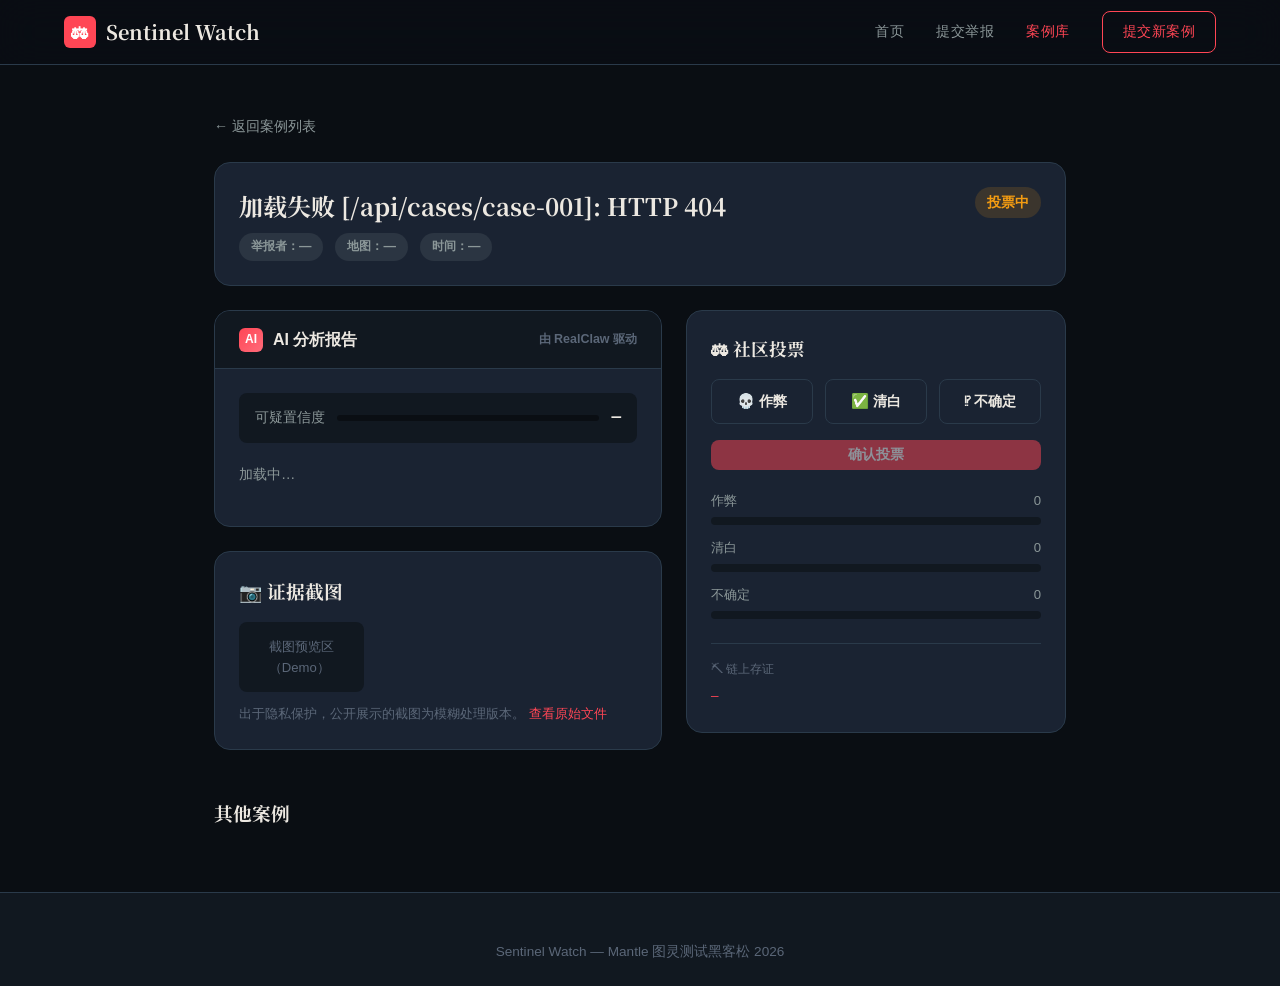
==== case.html @ 275cfdc2 "Sentinel Watch MVP — AI链上反作弊透明层" ====
<!DOCTYPE html>
<html lang="zh-CN">
<head>
  <meta charset="UTF-8">
  <meta name="viewport" content="width=device-width, initial-scale=1.0">
  <title>案例详情 — Sentinel Watch | AI × 链上反作弊</title>
  <meta name="description" content="查看 AI 分析报告、社区投票结果、链上存证记录。参与投票，让每一次裁决都透明。">
  <meta property="og:title" content="案例详情 — Sentinel Watch">
  <meta property="og:description" content="AI 分析报告 + 社区投票 + 链上存证。反作弊透明化。">
  <meta property="og:type" content="website">
  <link rel="preconnect" href="https://fonts.googleapis.com">
  <link rel="preconnect" href="https://fonts.gstatic.com" crossorigin>
  <link href="https://fonts.googleapis.com/css2?family=Noto+Serif+SC:wght@400;700;900&display=swap" rel="stylesheet">
  <link rel="stylesheet" href="/css/style.css">
</head>
<body>

<!-- ═══════════════════════════════════════════════════
     导航栏
     ═══════════════════════════════════════════════════ -->

<nav class="nav" role="navigation" aria-label="主导航">
  <div class="nav-inner">
    <a href="/" class="nav-logo" aria-label="Sentinel Watch 首页">
      <span class="logo-icon" aria-hidden="true">&#9878;</span>
      Sentinel Watch
    </a>
    <button class="nav-toggle" aria-label="切换菜单" aria-expanded="false">
      <span></span><span></span><span></span>
    </button>
    <div class="nav-links" role="menubar">
      <a href="/" role="menuitem">首页</a>
      <a href="/report" role="menuitem">提交举报</a>
      <a href="/case?id=case-001" class="active" role="menuitem">案例库</a>
      <a href="/report" class="btn-outline" role="menuitem">提交新案例</a>
    </div>
  </div>
</nav>

<!-- ═══════════════════════════════════════════════════
     案例详情
     ═══════════════════════════════════════════════════ -->

<section class="section-sm">
  <div class="container" style="max-width:900px;">

    <!-- 返回链接 -->
    <a href="/" style="display:inline-flex;align-items:center;gap:6px;font-size:0.88rem;margin-bottom:24px;color:var(--color-text-secondary);">
      ← 返回案例列表
    </a>

    <!-- 案例头部 -->
    <div class="card" style="margin-bottom:24px;" id="caseHeader">
      <div style="display:flex;align-items:flex-start;justify-content:space-between;flex-wrap:wrap;gap:16px;">
        <div>
          <h1 id="caseTitleDisplay" style="font-family:var(--font-heading);font-size:1.5rem;">加载中…</h1>
          <div style="display:flex;gap:12px;margin-top:8px;flex-wrap:wrap;">
            <span class="badge badge-gray" id="caseReporter">举报者：—</span>
            <span class="badge badge-gray" id="caseMap">地图：—</span>
            <span class="badge badge-gray" id="caseTime">时间：—</span>
          </div>
        </div>
        <div>
          <span class="badge badge-yellow" id="caseStatus" style="font-size:0.9rem;">投票中</span>
        </div>
      </div>
    </div>

    <!-- 两栏布局 -->
    <div style="display:grid;grid-template-columns:1fr 380px;gap:24px;" id="caseContent">

      <!-- 左栏：AI 分析 -->
      <div>
        <!-- AI 分析面板 -->
        <div class="analysis-panel reveal">
          <div class="analysis-header">
            <span class="ai-icon" aria-hidden="true">AI</span>
            AI 分析报告
            <span style="margin-left:auto;font-size:0.78rem;color:var(--color-text-muted);">由 RealClaw 驱动</span>
          </div>
          <div class="analysis-body">
            <div class="analysis-confidence">
              <span style="font-size:0.85rem;color:var(--color-text-secondary);">可疑置信度</span>
              <div class="confidence-meter">
                <div class="confidence-meter-fill" id="confFill" style="width:0%;"></div>
              </div>
              <span style="font-weight:700;font-family:var(--font-mono);" id="confValue">—</span>
            </div>

            <p id="aiSummaryText" style="font-size:0.9rem;color:var(--color-text-secondary);margin-bottom:16px;">加载中…</p>

            <div class="analysis-timeline" id="analysisEvents">
              <!-- JS 动态填充 -->
            </div>
          </div>
        </div>

        <!-- 证据截图 -->
        <div class="card" style="margin-top:24px;">
          <h3 style="font-family:var(--font-heading);margin-bottom:16px;">&#128247; 证据截图</h3>
          <div style="display:grid;grid-template-columns:repeat(3,1fr);gap:12px;" id="screenshotGrid">
            <div style="aspect-ratio:16/9;background:var(--color-bg-elevated);border-radius:var(--radius);display:flex;align-items:center;justify-content:center;color:var(--color-text-muted);font-size:0.82rem;">
              截图预览区<br>（Demo）
            </div>
          </div>
          <p class="form-hint" style="margin-top:12px;">
            出于隐私保护，公开展示的截图为模糊处理版本。
            <a href="#" style="color:var(--color-primary);">查看原始文件</a>
          </p>
        </div>
      </div>

      <!-- 右栏：投票 -->
      <div>
        <div class="vote-section reveal" style="position:sticky;top:80px;">
          <div class="vote-header">&#9878; 社区投票</div>

          <div id="voteButtons">
            <div class="vote-buttons">
              <button class="vote-btn" data-choice="1" aria-label="投票：作弊">
                &#128128; 作弊
              </button>
              <button class="vote-btn" data-choice="2" aria-label="投票：清白">
                &#9989; 清白
              </button>
              <button class="vote-btn" data-choice="3" aria-label="投票：不确定">
                &#8265; 不确定
              </button>
            </div>
            <button class="btn btn-primary btn-sm" id="btnCastVote" style="width:100%;" disabled>确认投票</button>
          </div>

          <p id="voteMessage" style="font-size:0.82rem;color:var(--color-text-muted);margin-top:8px;text-align:center;display:none;"></p>

          <!-- 投票结果 -->
          <div style="margin-top:20px;">
            <div class="vote-result">
              <div class="vote-bar-wrap">
                <div class="vote-bar-label"><span>作弊</span><span id="countCheat">0</span></div>
                <div class="vote-bar"><div class="vote-bar-fill cheat" id="barCheat" style="width:0%;"></div></div>
              </div>
            </div>
            <div class="vote-result" style="margin-top:12px;">
              <div class="vote-bar-wrap">
                <div class="vote-bar-label"><span>清白</span><span id="countClean">0</span></div>
                <div class="vote-bar"><div class="vote-bar-fill clean" id="barClean" style="width:0%;"></div></div>
              </div>
            </div>
            <div class="vote-result" style="margin-top:12px;">
              <div class="vote-bar-wrap">
                <div class="vote-bar-label"><span>不确定</span><span id="countUncertain">0</span></div>
                <div class="vote-bar"><div class="vote-bar-fill uncertain" id="barUncertain" style="width:0%;"></div></div>
              </div>
            </div>
          </div>

          <!-- 链上信息 -->
          <div style="margin-top:24px;padding-top:16px;border-top:1px solid var(--color-border);">
            <p style="font-size:0.78rem;color:var(--color-text-muted);margin-bottom:8px;">&#9935; 链上存证</p>
            <p style="font-family:var(--font-mono);font-size:0.78rem;color:var(--color-primary);word-break:break-all;" id="txHash">—</p>
            <a href="#" id="explorerLink" target="_blank" rel="noopener" style="font-size:0.78rem;display:none;">
              在 Mantle Explorer 查看 →
            </a>
          </div>
        </div>
      </div>
    </div>

    <!-- 案例列表切换 -->
    <div style="margin-top:48px;">
      <h3 style="font-family:var(--font-heading);margin-bottom:16px;">其他案例</h3>
      <div class="case-list" id="otherCases">
        <!-- JS 动态渲染 -->
      </div>
    </div>

  </div>
</section>

<!-- Toast -->
<div class="toast" id="toast" aria-live="polite"></div>

<footer class="footer">
  <div class="container">
    <p>Sentinel Watch — Mantle 图灵测试黑客松 2026</p>
  </div>
</footer>

<script src="/js/main.js"></script>
</body>
</html>
---- css/style.css ----
/* ============================================================
   Sentinel Watch — Valorant 反作弊透明层
   配色：Valorant 暗黑主题
   ============================================================ */

:root {
  /* 主色调 — Valorant Red */
  --color-primary: #FF4655;
  --color-primary-dark: #D93645;
  --color-primary-glow: rgba(255, 70, 85, 0.3);

  /* 背景层次 */
  --color-bg: #0A0E13;
  --color-bg-elevated: #111820;
  --color-card: #1A2332;
  --color-card-hover: #1F2A3C;

  /* 文字 */
  --color-text: #ECE8E1;
  --color-text-secondary: #8B9798;
  --color-text-muted: #5B6778;

  /* 边框 & 分割 */
  --color-border: #2A3A4A;
  --color-border-light: #3A4A5A;

  /* 语义色 */
  --color-success: #2ECC71;
  --color-warning: #F39C12;
  --color-danger: #E74C3C;

  /* 动效 */
  --transition: cubic-bezier(0.25, 0.46, 0.45, 0.94);
  --radius: 8px;
  --radius-lg: 16px;

  /* 字体 */
  --font-heading: 'Noto Serif SC', 'Noto Serif', serif;
  --font-body: -apple-system, BlinkMacSystemFont, 'PingFang SC', 'Microsoft YaHei', sans-serif;
  --font-mono: 'JetBrains Mono', 'Fira Code', 'Courier New', monospace;
}

/* ============================================================
   全局重置
   ============================================================ */

*,
*::before,
*::after {
  box-sizing: border-box;
  margin: 0;
  padding: 0;
}

html {
  font-size: 16px;
  scroll-behavior: smooth;
  -webkit-font-smoothing: antialiased;
  -moz-osx-font-smoothing: grayscale;
}

body {
  font-family: var(--font-body);
  background: var(--color-bg);
  color: var(--color-text);
  line-height: 1.6;
  min-height: 100vh;
}

a {
  color: var(--color-primary);
  text-decoration: none;
  transition: color 0.3s var(--transition);
}

a:hover {
  color: var(--color-primary-dark);
}

img {
  max-width: 100%;
  display: block;
}

ul, ol {
  list-style: none;
}

/* ============================================================
   焦点环（a11y）
   ============================================================ */

:focus-visible {
  outline: 2px solid var(--color-primary);
  outline-offset: 2px;
}

/* ============================================================
   导航栏 — 磨砂玻璃
   ============================================================ */

.nav {
  position: sticky;
  top: 0;
  z-index: 100;
  background: rgba(10, 14, 19, 0.85);
  backdrop-filter: blur(20px) saturate(180%);
  -webkit-backdrop-filter: blur(20px) saturate(180%);
  border-bottom: 1px solid var(--color-border);
}

.nav-inner {
  max-width: 1200px;
  margin: 0 auto;
  padding: 0 24px;
  display: flex;
  align-items: center;
  justify-content: space-between;
  height: 64px;
}

.nav-logo {
  display: flex;
  align-items: center;
  gap: 10px;
  font-family: var(--font-heading);
  font-size: 1.25rem;
  font-weight: 700;
  color: var(--color-text);
}

.nav-logo .logo-icon {
  width: 32px;
  height: 32px;
  background: var(--color-primary);
  border-radius: 6px;
  display: flex;
  align-items: center;
  justify-content: center;
  font-size: 1.1rem;
  color: #fff;
}

.nav-links {
  display: flex;
  align-items: center;
  gap: 32px;
}

.nav-links a {
  color: var(--color-text-secondary);
  font-size: 0.9rem;
  font-weight: 500;
  letter-spacing: 0.5px;
  transition: color 0.3s var(--transition);
}

.nav-links a:hover,
.nav-links a.active {
  color: var(--color-primary);
}

.nav-links .btn-outline {
  padding: 8px 20px;
  border: 1px solid var(--color-primary);
  border-radius: var(--radius);
  color: var(--color-primary) !important;
  transition: all 0.3s var(--transition);
}

.nav-links .btn-outline:hover {
  background: var(--color-primary);
  color: #fff !important;
}

/* 移动端汉堡菜单 */
.nav-toggle {
  display: none;
  flex-direction: column;
  gap: 5px;
  cursor: pointer;
  background: none;
  border: none;
  padding: 4px;
}

.nav-toggle span {
  display: block;
  width: 24px;
  height: 2px;
  background: var(--color-text);
  transition: all 0.3s var(--transition);
}

/* ============================================================
   页面容器
   ============================================================ */

.container {
  max-width: 1200px;
  margin: 0 auto;
  padding: 0 24px;
}

.section {
  padding: 80px 0;
}

.section-sm {
  padding: 48px 0;
}

/* ============================================================
   Hero 区域
   ============================================================ */

.hero {
  position: relative;
  padding: 100px 0 80px;
  text-align: center;
  overflow: hidden;
}

.hero::before {
  content: '';
  position: absolute;
  top: -50%;
  left: -50%;
  width: 200%;
  height: 200%;
  background: radial-gradient(ellipse at 50% 0%, var(--color-primary-glow) 0%, transparent 50%);
  pointer-events: none;
}

.hero-badge {
  display: inline-block;
  padding: 6px 16px;
  background: rgba(255, 70, 85, 0.1);
  border: 1px solid rgba(255, 70, 85, 0.2);
  border-radius: 20px;
  font-size: 0.8rem;
  color: var(--color-primary);
  letter-spacing: 1px;
  text-transform: uppercase;
  margin-bottom: 24px;
}

.hero h1 {
  font-family: var(--font-heading);
  font-size: 3rem;
  font-weight: 900;
  line-height: 1.2;
  margin-bottom: 20px;
  position: relative;
  z-index: 1;
}

.hero h1 .accent {
  color: var(--color-primary);
}

.hero-subtitle {
  font-size: 1.15rem;
  color: var(--color-text-secondary);
  max-width: 600px;
  margin: 0 auto 36px;
  position: relative;
  z-index: 1;
}

.hero-actions {
  display: flex;
  gap: 16px;
  justify-content: center;
  flex-wrap: wrap;
  position: relative;
  z-index: 1;
}

/* ============================================================
   按钮
   ============================================================ */

.btn {
  display: inline-flex;
  align-items: center;
  justify-content: center;
  gap: 8px;
  padding: 12px 28px;
  border: none;
  border-radius: var(--radius);
  font-family: var(--font-body);
  font-size: 0.95rem;
  font-weight: 600;
  cursor: pointer;
  transition: all 0.3s var(--transition);
  text-decoration: none;
}

.btn-primary {
  background: var(--color-primary);
  color: #fff;
}

.btn-primary:hover {
  background: #FF5E6B;
  transform: translateY(-2px);
  box-shadow: 0 8px 24px var(--color-primary-glow);
}

.btn-outline {
  background: transparent;
  color: var(--color-text);
  border: 1px solid var(--color-border);
}

.btn-outline:hover {
  border-color: var(--color-primary);
  color: var(--color-primary);
  transform: translateY(-2px);
}

.btn-sm {
  padding: 6px 16px;
  font-size: 0.85rem;
}

.btn-lg {
  padding: 16px 36px;
  font-size: 1.05rem;
}

.btn-success {
  background: var(--color-success);
  color: #fff;
}

.btn-danger {
  background: var(--color-danger);
  color: #fff;
}

.btn:disabled {
  opacity: 0.5;
  cursor: not-allowed;
  transform: none !important;
}

/* ============================================================
   卡片
   ============================================================ */

.card {
  background: var(--color-card);
  border: 1px solid var(--color-border);
  border-radius: var(--radius-lg);
  padding: 24px;
  transition: all 0.3s var(--transition);
}

.card:hover {
  background: var(--color-card-hover);
  border-color: var(--color-border-light);
  transform: translateY(-6px);
  box-shadow: 0 16px 48px rgba(0, 0, 0, 0.4);
}

.card-header {
  display: flex;
  align-items: center;
  justify-content: space-between;
  margin-bottom: 16px;
  padding-bottom: 12px;
  border-bottom: 1px solid var(--color-border);
}

.card-title {
  font-family: var(--font-heading);
  font-size: 1.1rem;
  font-weight: 700;
}

/* ============================================================
   网格
   ============================================================ */

.grid-2 {
  display: grid;
  grid-template-columns: repeat(2, 1fr);
  gap: 24px;
}

.grid-3 {
  display: grid;
  grid-template-columns: repeat(3, 1fr);
  gap: 24px;
}

.grid-4 {
  display: grid;
  grid-template-columns: repeat(4, 1fr);
  gap: 24px;
}

/* ============================================================
   表单
   ============================================================ */

.form-group {
  margin-bottom: 20px;
}

.form-label {
  display: block;
  font-size: 0.9rem;
  font-weight: 600;
  color: var(--color-text-secondary);
  margin-bottom: 8px;
}

.form-input,
.form-textarea,
.form-select {
  width: 100%;
  padding: 12px 16px;
  background: var(--color-bg-elevated);
  border: 1px solid var(--color-border);
  border-radius: var(--radius);
  color: var(--color-text);
  font-family: var(--font-body);
  font-size: 0.95rem;
  transition: border-color 0.3s var(--transition);
}

.form-input:focus,
.form-textarea:focus,
.form-select:focus {
  border-color: var(--color-primary);
  outline: none;
  box-shadow: 0 0 0 3px var(--color-primary-glow);
}

.form-textarea {
  min-height: 120px;
  resize: vertical;
}

.form-input::placeholder,
.form-textarea::placeholder {
  color: var(--color-text-muted);
}

.form-hint {
  font-size: 0.8rem;
  color: var(--color-text-muted);
  margin-top: 6px;
}

/* ============================================================
   文件上传区域
   ============================================================ */

.upload-zone {
  border: 2px dashed var(--color-border);
  border-radius: var(--radius-lg);
  padding: 48px 24px;
  text-align: center;
  cursor: pointer;
  transition: all 0.3s var(--transition);
  background: var(--color-bg-elevated);
}

.upload-zone:hover,
.upload-zone.drag-over {
  border-color: var(--color-primary);
  background: rgba(255, 70, 85, 0.05);
}

.upload-zone .upload-icon {
  font-size: 2.5rem;
  margin-bottom: 12px;
}

.upload-zone .upload-text {
  font-size: 0.95rem;
  color: var(--color-text-secondary);
}

.upload-zone .upload-text span {
  color: var(--color-primary);
  font-weight: 600;
}

.upload-preview {
  display: flex;
  flex-wrap: wrap;
  gap: 12px;
  margin-top: 16px;
}

.upload-preview-item {
  position: relative;
  width: 120px;
  height: 80px;
  border-radius: var(--radius);
  overflow: hidden;
  border: 1px solid var(--color-border);
}

.upload-preview-item img {
  width: 100%;
  height: 100%;
  object-fit: cover;
}

.upload-preview-item .remove-btn {
  position: absolute;
  top: 4px;
  right: 4px;
  width: 20px;
  height: 20px;
  background: rgba(0,0,0,0.7);
  border: none;
  border-radius: 50%;
  color: #fff;
  font-size: 0.7rem;
  cursor: pointer;
  display: flex;
  align-items: center;
  justify-content: center;
}

/* ============================================================
   徽章 & 标签
   ============================================================ */

.badge {
  display: inline-flex;
  align-items: center;
  gap: 6px;
  padding: 4px 12px;
  border-radius: 20px;
  font-size: 0.78rem;
  font-weight: 600;
}

.badge-red {
  background: rgba(255, 70, 85, 0.15);
  color: var(--color-primary);
}

.badge-green {
  background: rgba(46, 204, 113, 0.15);
  color: var(--color-success);
}

.badge-yellow {
  background: rgba(243, 156, 18, 0.15);
  color: var(--color-warning);
}

.badge-gray {
  background: rgba(139, 151, 152, 0.15);
  color: var(--color-text-secondary);
}

/* ============================================================
   案例列表
   ============================================================ */

.case-list {
  display: flex;
  flex-direction: column;
  gap: 16px;
}

.case-item {
  display: flex;
  align-items: center;
  gap: 16px;
  background: var(--color-card);
  border: 1px solid var(--color-border);
  border-radius: var(--radius-lg);
  padding: 20px 24px;
  transition: all 0.3s var(--transition);
  cursor: pointer;
}

.case-item:hover {
  background: var(--color-card-hover);
  border-color: var(--color-border-light);
  transform: translateX(4px);
}

.case-thumb {
  width: 80px;
  height: 60px;
  border-radius: var(--radius);
  background: var(--color-bg-elevated);
  display: flex;
  align-items: center;
  justify-content: center;
  font-size: 1.5rem;
  flex-shrink: 0;
}

.case-info {
  flex: 1;
  min-width: 0;
}

.case-info h3 {
  font-size: 0.95rem;
  font-weight: 600;
  margin-bottom: 4px;
}

.case-info p {
  font-size: 0.82rem;
  color: var(--color-text-secondary);
  white-space: nowrap;
  overflow: hidden;
  text-overflow: ellipsis;
}

.case-meta {
  display: flex;
  align-items: center;
  gap: 16px;
  flex-shrink: 0;
  font-size: 0.82rem;
  color: var(--color-text-muted);
}

/* ============================================================
   投票区域
   ============================================================ */

.vote-section {
  background: var(--color-card);
  border: 1px solid var(--color-border);
  border-radius: var(--radius-lg);
  padding: 24px;
}

.vote-header {
  margin-bottom: 16px;
  font-family: var(--font-heading);
  font-size: 1.1rem;
  font-weight: 700;
}

.vote-buttons {
  display: flex;
  gap: 12px;
  margin-bottom: 16px;
}

.vote-btn {
  flex: 1;
  padding: 12px;
  border: 1px solid var(--color-border);
  border-radius: var(--radius);
  background: transparent;
  color: var(--color-text);
  font-family: var(--font-body);
  font-size: 0.9rem;
  font-weight: 600;
  cursor: pointer;
  transition: all 0.3s var(--transition);
}

.vote-btn:hover {
  border-color: var(--color-primary);
  color: var(--color-primary);
}

.vote-btn.active {
  background: rgba(255, 70, 85, 0.15);
  border-color: var(--color-primary);
  color: var(--color-primary);
}

.vote-result {
  display: flex;
  gap: 12px;
}

.vote-bar-wrap {
  flex: 1;
}

.vote-bar-label {
  display: flex;
  justify-content: space-between;
  font-size: 0.82rem;
  margin-bottom: 6px;
  color: var(--color-text-secondary);
}

.vote-bar {
  height: 8px;
  background: var(--color-bg-elevated);
  border-radius: 4px;
  overflow: hidden;
}

.vote-bar-fill {
  height: 100%;
  border-radius: 4px;
  transition: width 0.6s var(--transition);
}

.vote-bar-fill.cheat {
  background: var(--color-danger);
}

.vote-bar-fill.clean {
  background: var(--color-success);
}

.vote-bar-fill.uncertain {
  background: var(--color-warning);
}

/* ============================================================
   AI 分析面板
   ============================================================ */

.analysis-panel {
  background: var(--color-card);
  border: 1px solid var(--color-border);
  border-radius: var(--radius-lg);
  overflow: hidden;
}

.analysis-header {
  display: flex;
  align-items: center;
  gap: 10px;
  padding: 16px 24px;
  background: var(--color-bg-elevated);
  border-bottom: 1px solid var(--color-border);
  font-weight: 700;
}

.analysis-header .ai-icon {
  width: 24px;
  height: 24px;
  background: linear-gradient(135deg, var(--color-primary), #FF6B7A);
  border-radius: 6px;
  display: flex;
  align-items: center;
  justify-content: center;
  font-size: 0.75rem;
  color: #fff;
}

.analysis-body {
  padding: 24px;
}

.analysis-confidence {
  display: flex;
  align-items: center;
  gap: 12px;
  margin-bottom: 20px;
  padding: 12px 16px;
  background: var(--color-bg-elevated);
  border-radius: var(--radius);
}

.confidence-meter {
  flex: 1;
  height: 6px;
  background: var(--color-bg);
  border-radius: 3px;
  overflow: hidden;
}

.confidence-meter-fill {
  height: 100%;
  border-radius: 3px;
  transition: width 0.8s var(--transition);
}

.analysis-timeline {
  position: relative;
  padding-left: 20px;
  border-left: 2px solid var(--color-border);
}

.analysis-event {
  position: relative;
  padding-bottom: 20px;
  padding-left: 20px;
}

.analysis-event::before {
  content: '';
  position: absolute;
  left: -27px;
  top: 4px;
  width: 12px;
  height: 12px;
  border-radius: 50%;
  background: var(--color-border);
  border: 2px solid var(--color-card);
}

.analysis-event.suspicious::before {
  background: var(--color-danger);
}

.analysis-event.normal::before {
  background: var(--color-success);
}

.analysis-event .event-time {
  font-size: 0.78rem;
  color: var(--color-text-muted);
  font-family: var(--font-mono);
}

.analysis-event .event-desc {
  font-size: 0.88rem;
  margin-top: 4px;
  color: var(--color-text);
}

/* ============================================================
   特性卡片
   ============================================================ */

.feature-card {
  text-align: center;
  padding: 32px 24px;
}

.feature-card .feature-icon {
  width: 56px;
  height: 56px;
  margin: 0 auto 16px;
  background: rgba(255, 70, 85, 0.1);
  border-radius: 12px;
  display: flex;
  align-items: center;
  justify-content: center;
  font-size: 1.5rem;
}

.feature-card h3 {
  font-family: var(--font-heading);
  font-size: 1.1rem;
  margin-bottom: 8px;
}

.feature-card p {
  font-size: 0.88rem;
  color: var(--color-text-secondary);
  line-height: 1.6;
}

/* ============================================================
   状态指示器
   ============================================================ */

.status-dot {
  display: inline-block;
  width: 8px;
  height: 8px;
  border-radius: 50%;
  margin-right: 6px;
}

.status-dot.online { background: var(--color-success); }
.status-dot.pending { background: var(--color-warning); }
.status-dot.closed { background: var(--color-text-muted); }

/* ============================================================
   页脚
   ============================================================ */

.footer {
  background: var(--color-bg-elevated);
  border-top: 1px solid var(--color-border);
  padding: 48px 0 24px;
  text-align: center;
}

.footer p {
  font-size: 0.85rem;
  color: var(--color-text-muted);
}

/* ============================================================
   Toast 提示
   ============================================================ */

.toast {
  position: fixed;
  top: 80px;
  right: 24px;
  z-index: 1000;
  padding: 14px 24px;
  border-radius: var(--radius);
  font-size: 0.9rem;
  font-weight: 500;
  opacity: 0;
  transform: translateX(20px);
  transition: all 0.4s var(--transition);
  pointer-events: none;
}

.toast.show {
  opacity: 1;
  transform: translateX(0);
}

.toast-success {
  background: rgba(46, 204, 113, 0.9);
  color: #fff;
}

.toast-error {
  background: rgba(231, 76, 60, 0.9);
  color: #fff;
}

.toast-info {
  background: rgba(52, 152, 219, 0.9);
  color: #fff;
}

/* ============================================================
   加载动画
   ============================================================ */

.loading-spinner {
  display: inline-block;
  width: 20px;
  height: 20px;
  border: 2px solid var(--color-border);
  border-top-color: var(--color-primary);
  border-radius: 50%;
  animation: spin 0.8s linear infinite;
}

@keyframes spin {
  to { transform: rotate(360deg); }
}

.loading-overlay {
  position: fixed;
  inset: 0;
  background: rgba(10, 14, 19, 0.8);
  display: flex;
  align-items: center;
  justify-content: center;
  z-index: 999;
}

/* ============================================================
   渐进显示动画
   ============================================================ */

.reveal {
  opacity: 0;
  transform: translateY(30px);
  transition: all 0.8s var(--transition);
}

.reveal.visible {
  opacity: 1;
  transform: translateY(0);
}

/* ============================================================
   响应式
   ============================================================ */

@media (max-width: 1024px) {
  .grid-3 { grid-template-columns: repeat(2, 1fr); }
  .grid-4 { grid-template-columns: repeat(2, 1fr); }

  .hero h1 { font-size: 2.4rem; }
}

@media (max-width: 768px) {
  .grid-2,
  .grid-3,
  .grid-4 { grid-template-columns: 1fr; }

  .nav-links {
    display: none;
    position: absolute;
    top: 64px;
    left: 0;
    right: 0;
    flex-direction: column;
    background: var(--color-bg-elevated);
    border-bottom: 1px solid var(--color-border);
    padding: 16px 24px;
    gap: 16px;
  }

  .nav-links.open {
    display: flex;
  }

  .nav-toggle {
    display: flex;
  }

  .hero {
    padding: 60px 0 48px;
  }

  .hero h1 {
    font-size: 1.8rem;
  }

  .hero-subtitle {
    font-size: 0.95rem;
  }

  .section {
    padding: 48px 0;
  }

  .case-item {
    flex-direction: column;
    align-items: flex-start;
  }

  .vote-buttons {
    flex-direction: column;
  }
}
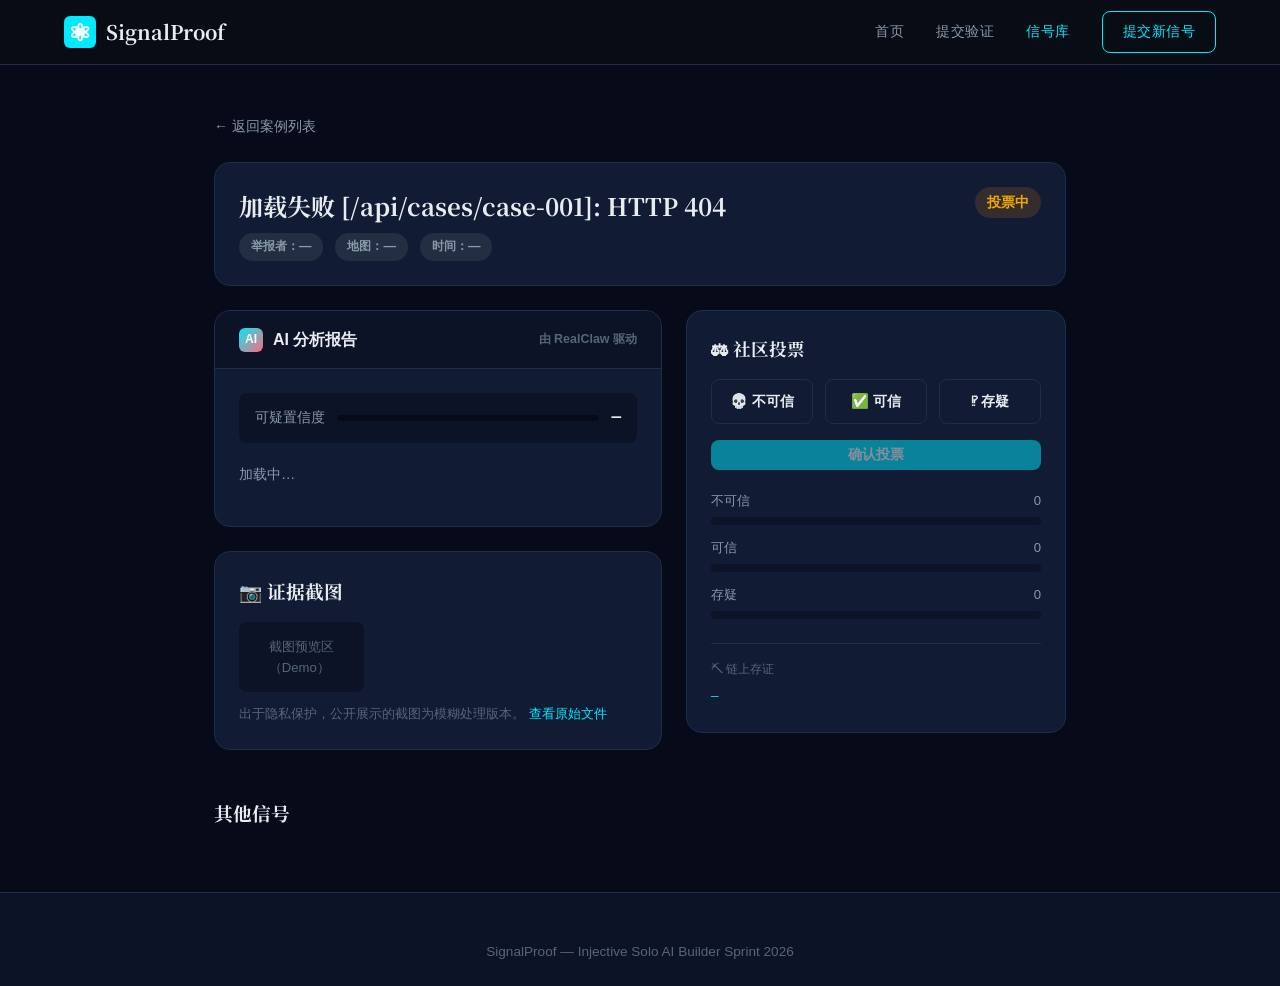
==== commit f2660e58: "SignalProof MVP — AI交易信号透明层 on Injective" ====
--- a/case.html
+++ b/case.html
@@ -3,10 +3,10 @@
 <head>
   <meta charset="UTF-8">
   <meta name="viewport" content="width=device-width, initial-scale=1.0">
-  <title>案例详情 — Sentinel Watch | AI × 链上反作弊</title>
-  <meta name="description" content="查看 AI 分析报告、社区投票结果、链上存证记录。参与投票，让每一次裁决都透明。">
-  <meta property="og:title" content="案例详情 — Sentinel Watch">
-  <meta property="og:description" content="AI 分析报告 + 社区投票 + 链上存证。反作弊透明化。">
+  <title>信号详情 — SignalProof | AI 交易信号透明层</title>
+  <meta name="description" content="查看 AI 验证报告、社区投票结果、链上存证记录。参与投票，让每一个信号都透明可查。">
+  <meta property="og:title" content="信号详情 — SignalProof">
+  <meta property="og:description" content="AI 验证报告 + 社区投票 + 链上存证。信号透明化。">
   <meta property="og:type" content="website">
   <link rel="preconnect" href="https://fonts.googleapis.com">
   <link rel="preconnect" href="https://fonts.gstatic.com" crossorigin>
@@ -21,18 +21,18 @@
 
 <nav class="nav" role="navigation" aria-label="主导航">
   <div class="nav-inner">
-    <a href="/" class="nav-logo" aria-label="Sentinel Watch 首页">
-      <span class="logo-icon" aria-hidden="true">&#9878;</span>
-      Sentinel Watch
+    <a href="/" class="nav-logo" aria-label="SignalProof 首页">
+      <span class="logo-icon" aria-hidden="true">&#9883;</span>
+      SignalProof
     </a>
     <button class="nav-toggle" aria-label="切换菜单" aria-expanded="false">
       <span></span><span></span><span></span>
     </button>
     <div class="nav-links" role="menubar">
       <a href="/" role="menuitem">首页</a>
-      <a href="/report" role="menuitem">提交举报</a>
-      <a href="/case?id=case-001" class="active" role="menuitem">案例库</a>
-      <a href="/report" class="btn-outline" role="menuitem">提交新案例</a>
+      <a href="/report" role="menuitem">提交验证</a>
+      <a href="/case?id=case-001" class="active" role="menuitem">信号库</a>
+      <a href="/report" class="btn-outline" role="menuitem">提交新信号</a>
     </div>
   </div>
 </nav>
@@ -117,14 +117,14 @@
 
           <div id="voteButtons">
             <div class="vote-buttons">
-              <button class="vote-btn" data-choice="1" aria-label="投票：作弊">
-                &#128128; 作弊
+              <button class="vote-btn" data-choice="1" aria-label="投票：不可信">
+                &#128128; 不可信
               </button>
-              <button class="vote-btn" data-choice="2" aria-label="投票：清白">
-                &#9989; 清白
+              <button class="vote-btn" data-choice="2" aria-label="投票：可信">
+                &#9989; 可信
               </button>
-              <button class="vote-btn" data-choice="3" aria-label="投票：不确定">
-                &#8265; 不确定
+              <button class="vote-btn" data-choice="3" aria-label="投票：存疑">
+                &#8265; 存疑
               </button>
             </div>
             <button class="btn btn-primary btn-sm" id="btnCastVote" style="width:100%;" disabled>确认投票</button>
@@ -136,19 +136,19 @@
           <div style="margin-top:20px;">
             <div class="vote-result">
               <div class="vote-bar-wrap">
-                <div class="vote-bar-label"><span>作弊</span><span id="countCheat">0</span></div>
+                <div class="vote-bar-label"><span>不可信</span><span id="countCheat">0</span></div>
                 <div class="vote-bar"><div class="vote-bar-fill cheat" id="barCheat" style="width:0%;"></div></div>
               </div>
             </div>
             <div class="vote-result" style="margin-top:12px;">
               <div class="vote-bar-wrap">
-                <div class="vote-bar-label"><span>清白</span><span id="countClean">0</span></div>
+                <div class="vote-bar-label"><span>可信</span><span id="countClean">0</span></div>
                 <div class="vote-bar"><div class="vote-bar-fill clean" id="barClean" style="width:0%;"></div></div>
               </div>
             </div>
             <div class="vote-result" style="margin-top:12px;">
               <div class="vote-bar-wrap">
-                <div class="vote-bar-label"><span>不确定</span><span id="countUncertain">0</span></div>
+                <div class="vote-bar-label"><span>存疑</span><span id="countUncertain">0</span></div>
                 <div class="vote-bar"><div class="vote-bar-fill uncertain" id="barUncertain" style="width:0%;"></div></div>
               </div>
             </div>
@@ -159,7 +159,7 @@
             <p style="font-size:0.78rem;color:var(--color-text-muted);margin-bottom:8px;">&#9935; 链上存证</p>
             <p style="font-family:var(--font-mono);font-size:0.78rem;color:var(--color-primary);word-break:break-all;" id="txHash">—</p>
             <a href="#" id="explorerLink" target="_blank" rel="noopener" style="font-size:0.78rem;display:none;">
-              在 Mantle Explorer 查看 →
+              在 Injective Explorer 查看 →
             </a>
           </div>
         </div>
@@ -168,7 +168,7 @@
 
     <!-- 案例列表切换 -->
     <div style="margin-top:48px;">
-      <h3 style="font-family:var(--font-heading);margin-bottom:16px;">其他案例</h3>
+      <h3 style="font-family:var(--font-heading);margin-bottom:16px;">其他信号</h3>
       <div class="case-list" id="otherCases">
         <!-- JS 动态渲染 -->
       </div>
@@ -182,7 +182,7 @@
 
 <footer class="footer">
   <div class="container">
-    <p>Sentinel Watch — Mantle 图灵测试黑客松 2026</p>
+    <p>SignalProof — Injective Solo AI Builder Sprint 2026</p>
   </div>
 </footer>
 
--- a/css/style.css
+++ b/css/style.css
@@ -1,33 +1,33 @@
 /* ============================================================
-   Sentinel Watch — Valorant 反作弊透明层
-   配色：Valorant 暗黑主题
+   SignalProof — AI 交易信号透明层
+   配色：Injective 暗蓝主题
    ============================================================ */
 
 :root {
-  /* 主色调 — Valorant Red */
-  --color-primary: #FF4655;
-  --color-primary-dark: #D93645;
-  --color-primary-glow: rgba(255, 70, 85, 0.3);
+  /* 主色调 — Injective Cyan */
+  --color-primary: #00EAFF;
+  --color-primary-dark: #00B4D8;
+  --color-primary-glow: rgba(0, 234, 255, 0.25);
 
   /* 背景层次 */
-  --color-bg: #0A0E13;
-  --color-bg-elevated: #111820;
-  --color-card: #1A2332;
-  --color-card-hover: #1F2A3C;
+  --color-bg: #070B19;
+  --color-bg-elevated: #0D1326;
+  --color-card: #111B33;
+  --color-card-hover: #162040;
 
   /* 文字 */
-  --color-text: #ECE8E1;
-  --color-text-secondary: #8B9798;
-  --color-text-muted: #5B6778;
+  --color-text: #E8ECF1;
+  --color-text-secondary: #8899AA;
+  --color-text-muted: #556677;
 
   /* 边框 & 分割 */
-  --color-border: #2A3A4A;
-  --color-border-light: #3A4A5A;
+  --color-border: #1E2D4A;
+  --color-border-light: #2A3D5E;
 
   /* 语义色 */
-  --color-success: #2ECC71;
-  --color-warning: #F39C12;
-  --color-danger: #E74C3C;
+  --color-success: #00C9A7;
+  --color-warning: #F0A500;
+  --color-danger: #FF4D6A;
 
   /* 动效 */
   --transition: cubic-bezier(0.25, 0.46, 0.45, 0.94);
